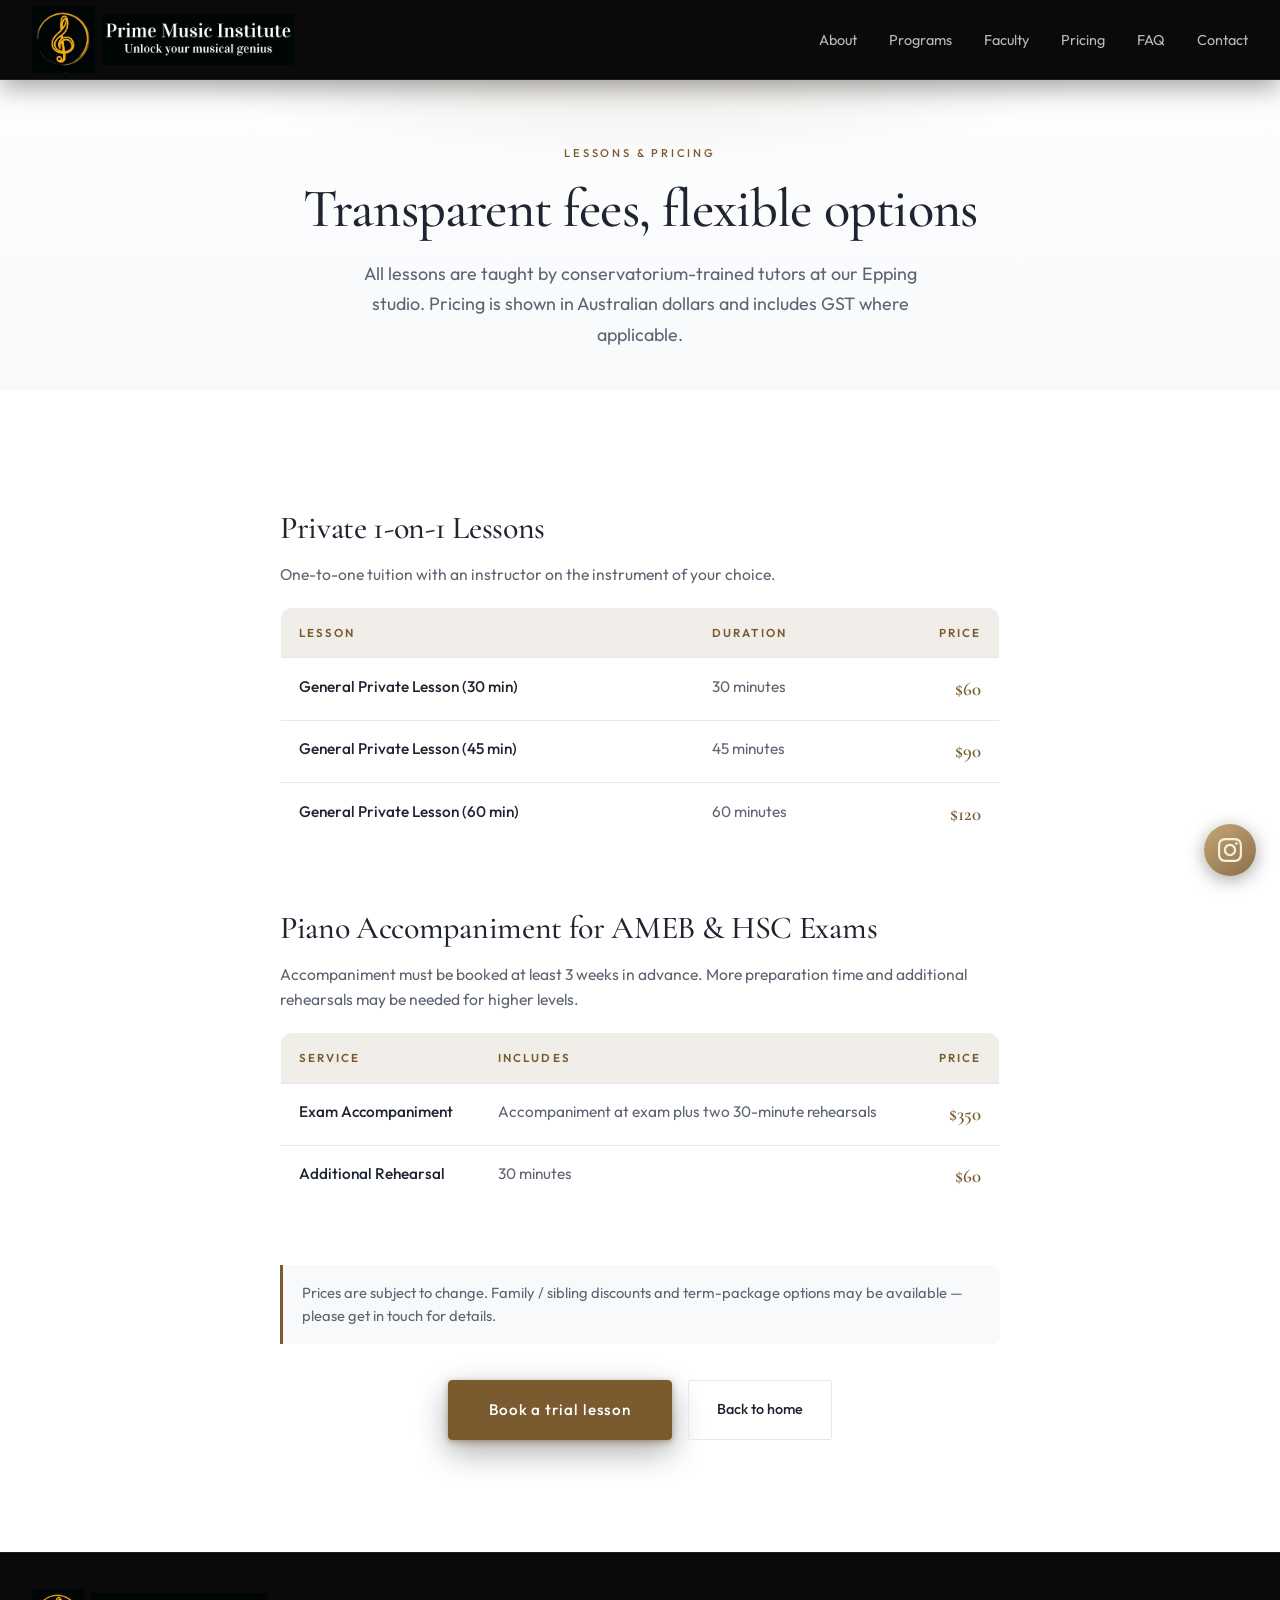
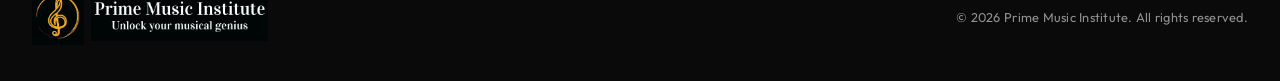
==== pricing.html @ 75b0ad49 "Deploy: pricing WebPage schema, sitemap lastmod, mobile stats center, CSS bump - pricing.html: WebPa" ====
<!DOCTYPE html>
<html lang="en-AU">
  <head>
    <meta charset="UTF-8" />
    <meta name="viewport" content="width=device-width, initial-scale=1.0" />

    <title>Lessons & Pricing — Prime Music Institute (Epping, NSW)</title>
    <meta
      name="description"
      content="Music lesson prices at Prime Music Institute, Epping NSW — private 1-on-1 lessons from $60 (30 min) to $120 (60 min), plus AMEB and HSC piano exam accompaniment. Australian dollars (GST inclusive where applicable)."
    />
    <meta name="keywords" content="music lesson prices Epping, piano lesson cost Sydney, violin lessons Epping price, Prime Music Institute pricing, HSC Music tutor Epping, AMEB accompaniment Sydney" />
    <meta name="robots" content="index, follow, max-image-preview:large, max-snippet:-1" />
    <meta name="googlebot" content="index, follow" />
    <meta name="bingbot" content="index, follow" />
    <meta name="theme-color" content="#0e1116" />
    <meta name="geo.region" content="AU-NSW" />
    <meta name="geo.placename" content="Epping, Sydney" />
    <meta name="geo.position" content="-33.7688;151.0799" />
    <meta name="ICBM" content="-33.7688, 151.0799" />

    <link rel="alternate" hreflang="en-AU" href="https://primemusicinstitute.com.au/pricing.html" />
    <link rel="alternate" hreflang="x-default" href="https://primemusicinstitute.com.au/pricing.html" />

    <link rel="canonical" href="https://primemusicinstitute.com.au/pricing.html" />
    <link rel="sitemap" type="application/xml" title="Sitemap" href="https://primemusicinstitute.com.au/sitemap.xml" />
    <link rel="icon" type="image/png" sizes="32x32" href="assets/images/favicon-32.png?v=20260502a" />
    <link rel="icon" type="image/png" sizes="16x16" href="assets/images/favicon-16.png?v=20260502a" />
    <link rel="icon" type="image/png" sizes="192x192" href="assets/images/favicon-192.png?v=20260502a" />
    <link rel="icon" type="image/png" sizes="512x512" href="assets/images/favicon-512.png?v=20260502a" />
    <link rel="apple-touch-icon" sizes="180x180" href="assets/images/apple-touch-icon.png?v=20260502a" />
    <link rel="shortcut icon" href="assets/images/favicon-32.png?v=20260502a" type="image/png" />

    <meta property="og:type" content="website" />
    <meta property="og:site_name" content="Prime Music Institute" />
    <meta property="og:title" content="Lessons & Pricing — Prime Music Institute" />
    <meta property="og:description" content="Private lesson fees and AMEB / HSC piano exam accompaniment pricing at Prime Music Institute, 89a Wyralla Ave Epping NSW." />
    <meta property="og:url" content="https://primemusicinstitute.com.au/pricing.html" />
    <meta property="og:image" content="https://primemusicinstitute.com.au/assets/images/logo-wordmark.png" />
    <meta property="og:image:width" content="360" />
    <meta property="og:image:height" content="80" />
    <meta property="og:image:alt" content="Prime Music Institute — Lessons and pricing" />
    <meta property="og:locale" content="en_AU" />

    <meta name="twitter:card" content="summary_large_image" />
    <meta name="twitter:title" content="Lessons & Pricing — Prime Music Institute" />
    <meta name="twitter:description" content="Private lesson fees and exam accompaniment at our Epping NSW music school." />
    <meta name="twitter:image" content="https://primemusicinstitute.com.au/assets/images/logo-wordmark.png" />

    <link rel="preconnect" href="https://fonts.googleapis.com" />
    <link rel="preconnect" href="https://fonts.gstatic.com" crossorigin />
    <link
      href="https://fonts.googleapis.com/css2?family=Cormorant+Garamond:ital,wght@0,400;0,500;0,600;1,400&family=Outfit:wght@300;400;500;600&display=swap"
      rel="stylesheet"
    />
    <link rel="stylesheet" href="styles.css?v=20260513a" />
  </head>
  <body class="page-pricing">
    <script>
      (function () {
        if (location.protocol !== "http:") return;
        var h = location.hostname;
        if (h !== "primemusicinstitute.com.au" && h !== "www.primemusicinstitute.com.au") return;
        location.replace(
          "https://" + h + location.pathname + location.search + location.hash
        );
      })();
    </script>
    <header class="site-header" id="top">
      <div class="header-inner">
        <div class="header-brand">
          <a class="logo" href="index.html" aria-label="Prime Music Institute home">
            <img
              class="logo-img"
              src="assets/images/logo.png"
              alt=""
              width="300"
              height="68"
              decoding="async"
            />
          </a>
          <img
            class="logo-wordmark"
            src="assets/images/logo-wordmark.png"
            alt="Prime Music Institute — Unlock your musical genius"
            width="360"
            height="80"
            decoding="async"
          />
        </div>
        <button
          class="nav-toggle"
          type="button"
          aria-expanded="false"
          aria-controls="site-nav"
          aria-label="Open menu"
        >
          <span></span><span></span><span></span>
        </button>
        <nav class="site-nav" id="site-nav" aria-label="Main navigation">
          <ul>
            <li><a href="index.html#about">About</a></li>
            <li><a href="index.html#programs">Programs</a></li>
            <li><a href="index.html#faculty">Faculty</a></li>
            <li><a href="pricing.html" aria-current="page">Pricing</a></li>
            <li><a href="index.html#faq">FAQ</a></li>
            <li><a href="index.html#contact">Contact</a></li>
          </ul>
        </nav>
      </div>
    </header>

    <main>
      <section class="pricing-hero">
        <div class="container narrow">
          <p class="section-label reveal">Lessons & Pricing</p>
          <h1 class="pricing-hero-title reveal">Transparent fees, flexible options</h1>
          <p class="pricing-hero-lead reveal">
            All lessons are taught by conservatorium-trained tutors at our Epping studio.
            Pricing is shown in Australian dollars and includes GST where applicable.
          </p>
        </div>
      </section>

      <section class="section pricing">
        <div class="container narrow">
          <div class="pricing-block reveal">
            <header class="pricing-block-head">
              <h2>Private 1-on-1 Lessons</h2>
              <p>One-to-one tuition with an instructor on the instrument of your choice.</p>
            </header>
            <table class="pricing-table">
              <thead>
                <tr>
                  <th scope="col">Lesson</th>
                  <th scope="col">Duration</th>
                  <th scope="col" class="cell-cost">Price</th>
                </tr>
              </thead>
              <tbody>
                <tr>
                  <th scope="row">General Private Lesson (30 min)</th>
                  <td>30 minutes</td>
                  <td class="cell-cost">$60</td>
                </tr>
                <tr>
                  <th scope="row">General Private Lesson (45 min)</th>
                  <td>45 minutes</td>
                  <td class="cell-cost">$90</td>
                </tr>
                <tr>
                  <th scope="row">General Private Lesson (60 min)</th>
                  <td>60 minutes</td>
                  <td class="cell-cost">$120</td>
                </tr>
              </tbody>
            </table>
          </div>

          <div class="pricing-block reveal">
            <header class="pricing-block-head">
              <h2>Piano Accompaniment for AMEB &amp; HSC Exams</h2>
              <p>
                Accompaniment must be booked at least 3 weeks in advance.
                More preparation time and additional rehearsals may be needed for higher levels.
              </p>
            </header>
            <table class="pricing-table">
              <thead>
                <tr>
                  <th scope="col">Service</th>
                  <th scope="col">Includes</th>
                  <th scope="col" class="cell-cost">Price</th>
                </tr>
              </thead>
              <tbody>
                <tr>
                  <th scope="row">Exam Accompaniment</th>
                  <td>Accompaniment at exam plus two 30-minute rehearsals</td>
                  <td class="cell-cost">$350</td>
                </tr>
                <tr>
                  <th scope="row">Additional Rehearsal</th>
                  <td>30 minutes</td>
                  <td class="cell-cost">$60</td>
                </tr>
              </tbody>
            </table>
          </div>

          <p class="pricing-note reveal">
            Prices are subject to change. Family / sibling discounts and term-package
            options may be available — please get in touch for details.
          </p>

          <div class="pricing-cta reveal">
            <a class="btn btn-cta" href="index.html#contact">Book a trial lesson</a>
            <a class="btn btn-ghost" href="index.html">Back to home</a>
          </div>
        </div>
      </section>
    </main>

    <footer class="site-footer">
      <div class="footer-inner">
        <div class="footer-brand">
          <a class="footer-logo-link" href="index.html" aria-label="Prime Music Institute home">
            <img
              class="footer-icon"
              src="assets/images/logo.png"
              alt=""
              width="300"
              height="68"
              decoding="async"
            />
          </a>
          <img
            class="footer-wordmark"
            src="assets/images/logo-wordmark.png"
            alt="Prime Music Institute — Unlock your musical genius"
            width="360"
            height="80"
            decoding="async"
          />
        </div>
        <p class="footer-copy">
          © <span id="year"></span> Prime Music Institute. All rights reserved.
        </p>
      </div>
    </footer>

    <div id="pmi-instagram-fab" class="instagram-fab-host" hidden aria-live="polite"></div>

    <script type="application/ld+json">
    {
      "@context": "https://schema.org",
      "@graph": [
        {
          "@type": "WebPage",
          "@id": "https://primemusicinstitute.com.au/pricing.html#webpage",
          "url": "https://primemusicinstitute.com.au/pricing.html",
          "name": "Lessons & Pricing — Prime Music Institute (Epping, NSW)",
          "description": "Private music lesson fees and AMEB / HSC piano exam accompaniment pricing at Prime Music Institute, 89a Wyralla Ave Epping NSW. Australian dollars, GST inclusive where applicable.",
          "inLanguage": "en-AU",
          "isPartOf": { "@id": "https://primemusicinstitute.com.au/#website" },
          "about": { "@id": "https://primemusicinstitute.com.au/#organization" },
          "primaryImageOfPage": {
            "@type": "ImageObject",
            "url": "https://primemusicinstitute.com.au/assets/images/logo-wordmark.png"
          }
        },
        {
          "@type": "BreadcrumbList",
          "itemListElement": [
            {
              "@type": "ListItem",
              "position": 1,
              "name": "Home",
              "item": "https://primemusicinstitute.com.au/"
            },
            {
              "@type": "ListItem",
              "position": 2,
              "name": "Lessons & Pricing",
              "item": "https://primemusicinstitute.com.au/pricing.html"
            }
          ]
        }
      ]
    }
    </script>

    <script src="site-info.js?v=20260512a"></script>
    <script src="script.js?v=20260512a"></script>
  </body>
</html>
---- styles.css ----
/* Prime Music Institute — modern dark theme */

:root {
  --bg-deep: #f8f9fb;
  --bg: #ffffff;
  --bg-elevated: #ffffff;
  --border: #e4e8ee;
  --text: #1e2430;
  --text-muted: #5d6472;
  --accent: #7a5b2f;
  --accent-dim: rgba(122, 91, 47, 0.1);
  --accent-glow: rgba(122, 91, 47, 0.18);
  --font-display: "Cormorant Garamond", Georgia, serif;
  --font-sans: "Outfit", system-ui, sans-serif;
  --ease-out: cubic-bezier(0.22, 1, 0.36, 1);
  --header-h: 5rem;
}

*,
*::before,
*::after {
  box-sizing: border-box;
}

html {
  scroll-behavior: smooth;
}

body {
  margin: 0;
  font-family: var(--font-sans);
  font-weight: 400;
  font-size: 1rem;
  line-height: 1.65;
  color: var(--text);
  background: #ffffff;
  -webkit-font-smoothing: antialiased;
}

a {
  color: var(--accent);
  text-decoration: none;
  transition: opacity 0.2s var(--ease-out);
}

a:hover {
  opacity: 0.85;
}

img {
  max-width: 100%;
  height: auto;
  display: block;
}

.container {
  width: min(1120px, 92vw);
  margin-inline: auto;
}

.container.narrow {
  width: min(720px, 92vw);
}

/* Header */

.site-header {
  position: fixed;
  inset: 0 0 auto 0;
  z-index: 100;
  height: var(--header-h);
  display: flex;
  align-items: center;
  background: #0a0a0a;
  backdrop-filter: blur(12px);
  -webkit-backdrop-filter: blur(12px);
  border-bottom: 1px solid rgba(255, 255, 255, 0.08);
  box-shadow: 0 8px 24px rgba(0, 0, 0, 0.35);
}

.header-inner {
  width: 100%;
  max-width: 100%;
  margin-inline: 0;
  padding-left: clamp(1rem, 4vw, 2rem);
  padding-right: clamp(1rem, 4vw, 2rem);
  display: flex;
  align-items: center;
  justify-content: space-between;
  gap: 1.5rem;
}

.header-brand {
  display: flex;
  align-items: center;
  gap: 0.45rem;
  margin-right: auto;
  flex-shrink: 1;
  min-width: 0;
}

.logo {
  display: flex;
  align-items: center;
  gap: 0.75rem;
  flex-shrink: 0;
  color: #f5f5f5;
  font-weight: 500;
  letter-spacing: 0.02em;
}

.logo-img {
  display: block;
  height: clamp(48px, 9.5vw, 68px);
  width: auto;
  max-width: min(300px, 78vw);
  object-fit: contain;
}

.logo-wordmark {
  display: block;
  height: clamp(36px, 6vw, 52px);
  width: auto;
  max-width: min(360px, 42vw);
  object-fit: contain;
}

@media (max-width: 520px) {
  .logo-img {
    max-width: min(260px, 82vw);
    height: clamp(42px, 12vw, 58px);
  }

  .logo-wordmark {
    max-width: min(200px, 46vw);
    height: clamp(28px, 8vw, 40px);
  }
}

@media (max-width: 380px) {
  .logo-wordmark {
    display: none;
  }
}

.site-nav ul {
  margin: 0;
  padding: 0;
  list-style: none;
  display: flex;
  gap: 2rem;
}

.site-nav a {
  color: rgba(255, 255, 255, 0.72);
  font-size: 0.9rem;
  font-weight: 400;
}

.site-nav a:hover {
  color: var(--accent);
  opacity: 1;
}

.nav-toggle {
  display: none;
  flex-direction: column;
  justify-content: center;
  gap: 6px;
  width: 2.5rem;
  height: 2.5rem;
  padding: 0;
  border: none;
  background: transparent;
  cursor: pointer;
}

.nav-toggle span {
  display: block;
  height: 2px;
  width: 100%;
  background: rgba(255, 255, 255, 0.88);
  transition: transform 0.25s var(--ease-out), opacity 0.2s;
}

@media (max-width: 768px) {
  .nav-toggle {
    display: flex;
  }

  .site-nav {
    position: fixed;
    inset: var(--header-h) 0 auto 0;
    background: #0a0a0a;
    border-bottom: 1px solid rgba(255, 255, 255, 0.08);
    padding: 1.25rem 1.5rem 1.5rem;
    transform: translateY(-100%);
    opacity: 0;
    visibility: hidden;
    transition: transform 0.35s var(--ease-out), opacity 0.25s, visibility 0.25s;
  }

  .site-nav.is-open {
    transform: translateY(0);
    opacity: 1;
    visibility: visible;
  }

  .site-nav ul {
    flex-direction: column;
    gap: 1rem;
  }
}

/* Hero */

.hero {
  position: relative;
  min-height: 100vh;
  min-height: 100dvh;
  display: flex;
  align-items: center;
  justify-content: center;
  padding: calc(var(--header-h) + 3rem) 1.5rem 5rem;
  overflow: hidden;
  isolation: isolate;
}

.hero-bg {
  position: absolute;
  inset: 0;
  background:
    url("assets/images/piano.jpg") center center / cover no-repeat;
  filter: saturate(0.95) contrast(1.02);
  z-index: -2;
}

.hero-veil {
  position: absolute;
  inset: 0;
  background:
    radial-gradient(ellipse 70% 55% at 50% 50%, rgba(255, 250, 240, 0.42) 0%, rgba(255, 250, 240, 0) 65%),
    linear-gradient(180deg, rgba(20, 14, 4, 0.18) 0%, rgba(20, 14, 4, 0.04) 35%, rgba(20, 14, 4, 0.32) 100%);
  z-index: -1;
  pointer-events: none;
}

.hero-content {
  position: relative;
  z-index: 1;
  text-align: center;
  max-width: 56rem;
  margin-inline: auto;
}

.hero-title {
  font-family: var(--font-display);
  font-size: clamp(2.75rem, 9.2vw, 6.5rem);
  font-weight: 500;
  line-height: 1.05;
  letter-spacing: -0.015em;
  margin: 0 0 1.4rem;
  color: #ffffff;
  text-shadow: 0 2px 32px rgba(0, 0, 0, 0.55), 0 1px 4px rgba(0, 0, 0, 0.45);
  white-space: nowrap;
}

.hero-title .accent {
  color: #f3d9a8;
  font-style: italic;
  font-weight: 400;
}

.hero-tagline {
  font-family: var(--font-display);
  font-size: clamp(1.15rem, 2.6vw, 1.6rem);
  font-style: italic;
  font-weight: 400;
  color: rgba(255, 255, 255, 0.95);
  margin: 0 0 2.5rem;
  line-height: 1.4;
  letter-spacing: 0.01em;
  text-shadow: 0 2px 18px rgba(0, 0, 0, 0.55), 0 1px 3px rgba(0, 0, 0, 0.4);
}

.hero-eyebrow,
.hero-instruments,
.hero-lead {
  display: none;
}

@media (max-width: 640px) {
  .hero-title {
    white-space: normal;
  }
}

.hero-actions {
  display: flex;
  flex-wrap: wrap;
  gap: 1rem;
  justify-content: center;
}

.btn {
  display: inline-flex;
  align-items: center;
  justify-content: center;
  padding: 0.875rem 1.75rem;
  font-family: var(--font-sans);
  font-size: 0.9rem;
  font-weight: 500;
  border-radius: 2px;
  border: 1px solid transparent;
  cursor: pointer;
  transition: background 0.25s var(--ease-out), border-color 0.25s, color 0.25s, transform 0.2s;
}

.btn:active {
  transform: scale(0.98);
}

.btn-primary {
  background: var(--accent);
  color: var(--bg-deep);
  border-color: var(--accent);
}

.btn-primary:hover {
  opacity: 1;
  filter: brightness(1.06);
}

.btn-cta {
  background: var(--accent);
  color: #ffffff;
  border: 1px solid var(--accent);
  padding: 1.05rem 2.5rem;
  font-size: 0.95rem;
  font-weight: 500;
  letter-spacing: 0.06em;
  border-radius: 4px;
  box-shadow: 0 12px 32px rgba(0, 0, 0, 0.32), 0 2px 6px rgba(122, 91, 47, 0.45);
  transition: background 0.25s var(--ease-out), transform 0.2s var(--ease-out),
    box-shadow 0.25s var(--ease-out), filter 0.25s var(--ease-out);
}

.btn-cta:hover {
  filter: brightness(1.1);
  transform: translateY(-2px);
  box-shadow: 0 18px 40px rgba(0, 0, 0, 0.36), 0 3px 10px rgba(122, 91, 47, 0.55);
  opacity: 1;
}

.btn-ghost {
  background: transparent;
  color: var(--text);
  border-color: var(--border);
}

.btn-ghost:hover {
  border-color: var(--accent);
  color: var(--accent);
  opacity: 1;
}

.btn-block {
  width: 100%;
}

.hero-scroll {
  position: absolute;
  bottom: 2rem;
  left: 50%;
  transform: translateX(-50%);
  display: flex;
  flex-direction: column;
  align-items: center;
  gap: 0.5rem;
  font-size: 0.65rem;
  letter-spacing: 0.25em;
  text-transform: uppercase;
  color: var(--text-muted);
}

.hero-scroll-line {
  width: 1px;
  height: 3rem;
  background: linear-gradient(180deg, var(--accent), transparent);
}

@media (max-width: 768px) {
  .hero-scroll {
    display: none;
  }
}

/* Sections */

.section {
  padding: clamp(4rem, 12vw, 7rem) 0;
}

.section-label {
  font-size: 0.7rem;
  font-weight: 500;
  letter-spacing: 0.25em;
  text-transform: uppercase;
  color: var(--accent);
  margin: 0 0 1rem;
}

.section-title {
  font-family: var(--font-display);
  font-size: clamp(2rem, 5vw, 2.75rem);
  font-weight: 500;
  line-height: 1.15;
  letter-spacing: -0.02em;
  margin: 0 0 1.25rem;
}

.accent-soft {
  color: var(--accent);
  font-style: italic;
  font-weight: 400;
}

.section-text {
  color: var(--text-muted);
  font-weight: 300;
  margin: 0;
  font-size: 1.05rem;
}

.section-intro {
  color: var(--text-muted);
  font-weight: 300;
  margin: 0;
  max-width: 36rem;
}

.section-head {
  margin-bottom: 3rem;
}

.about {
  background: var(--bg);
  border-top: 1px solid var(--border);
  border-bottom: 1px solid var(--border);
}

.about .section-label {
  font-size: 0.78rem;
  letter-spacing: 0.27em;
}

.about .section-title {
  font-size: clamp(2.15rem, 5.2vw, 3rem);
  line-height: 1.2;
  margin-bottom: 1.45rem;
}

.about .section-text {
  font-size: clamp(1.02rem, 1.55vw, 1.15rem);
  line-height: 1.72;
  font-weight: 400;
  color: var(--text);
}

.about .stat-num {
  font-size: clamp(2rem, 3vw, 2.3rem);
}

.about .stat-label {
  font-size: 0.92rem;
  line-height: 1.5;
}

.stats {
  display: grid;
  grid-template-columns: repeat(3, 1fr);
  gap: 2rem;
  margin: 3rem 0 0;
  padding: 0;
  list-style: none;
  border-top: 1px solid var(--border);
  padding-top: 2.5rem;
}

.stat-num {
  display: block;
  font-family: var(--font-display);
  font-size: 2rem;
  font-weight: 500;
  color: var(--text);
  margin-bottom: 0.35rem;
}

.stat-label {
  font-size: 0.85rem;
  color: var(--text-muted);
}

@media (max-width: 600px) {
  .stats {
    grid-template-columns: 1fr;
    gap: 1.5rem;
    text-align: center;
  }
}

/* Programs */

.program-grid {
  display: grid;
  grid-template-columns: repeat(2, 1fr);
  gap: 1.25rem;
}

@media (max-width: 640px) {
  .program-grid {
    grid-template-columns: 1fr;
  }
}

.program-card {
  padding: 0;
  background: var(--bg-elevated);
  border: 1px solid var(--border);
  border-radius: 14px;
  overflow: hidden;
  transition: border-color 0.25s var(--ease-out), transform 0.25s var(--ease-out), box-shadow 0.25s var(--ease-out);
}

.program-card:hover {
  border-color: rgba(122, 91, 47, 0.35);
  transform: translateY(-4px);
  box-shadow: 0 16px 32px rgba(24, 38, 67, 0.12);
}

.program-image {
  width: 100%;
  height: 190px;
  object-fit: cover;
  display: block;
  filter: saturate(0.9) contrast(1.03);
}

.program-content {
  padding: 1.4rem 1.5rem 1.5rem;
}

.program-image--woodwinds {
  object-position: center center;
}

.program-icon {
  font-size: 1.2rem;
  color: var(--accent);
  margin-bottom: 0.6rem;
  opacity: 0.9;
}

.program-card h3 {
  font-family: var(--font-display);
  font-size: clamp(1.7rem, 2.6vw, 2rem);
  font-weight: 600;
  letter-spacing: -0.01em;
  margin: 0 0 0.85rem;
}

.program-card p {
  margin: 0;
  font-size: 0.95rem;
  color: var(--text-muted);
  font-weight: 300;
}

/* Faculty */

.faculty {
  background: linear-gradient(180deg, #f8f9fb 0%, #ffffff 50%, #f8f9fb 100%);
}

.faculty-grid {
  display: grid;
  grid-template-columns: repeat(3, 1fr);
  gap: 1.5rem;
}

@media (max-width: 900px) {
  .faculty-grid {
    grid-template-columns: 1fr;
    max-width: 24rem;
    margin-inline: auto;
  }
}

.faculty-card {
  background: var(--bg-elevated);
  border: 1px solid var(--border);
  border-radius: 14px;
  overflow: hidden;
  transition: border-color 0.25s, box-shadow 0.25s;
}

.faculty-card:hover {
  border-color: rgba(196, 165, 116, 0.25);
}

.faculty-photo {
  aspect-ratio: 4 / 3;
  background:
    linear-gradient(145deg, rgba(196, 165, 116, 0.2) 0%, transparent 50%),
    linear-gradient(180deg, var(--bg-elevated), #eceef2);
}

.faculty-photo--has-img {
  background: #eceef2;
  padding: 0;
}

.faculty-photo--has-img img {
  width: 100%;
  height: 100%;
  object-fit: cover;
  object-position: center top;
  display: block;
}

.faculty-photo--t3 img {
  object-position: center center;
}

.faculty-photo--t4 img {
  object-position: center 30%;
}

.faculty-photo--3 {
  background:
    linear-gradient(145deg, rgba(140, 100, 120, 0.12) 0%, transparent 50%),
    linear-gradient(180deg, #f0f2f5, #e8ebf0);
}

.faculty-photo--placeholder {
  display: flex;
  align-items: center;
  justify-content: center;
  background:
    radial-gradient(circle at 30% 25%, rgba(196, 165, 116, 0.22), transparent 60%),
    linear-gradient(180deg, #f4eedf 0%, #ece2cb 100%);
}

.faculty-photo-initials {
  font-family: var(--font-display);
  font-size: clamp(2.5rem, 6vw, 3.4rem);
  font-weight: 600;
  letter-spacing: 0.06em;
  color: var(--accent);
  opacity: 0.85;
}

.faculty-card h3 {
  font-family: var(--font-display);
  font-size: clamp(1.35rem, 3.4vw, 1.75rem);
  font-weight: 700;
  margin: 0;
  padding: 0.45rem 1.25rem 0;
  letter-spacing: 0.12em;
  text-transform: uppercase;
  color: var(--text);
}

.faculty-role {
  margin: 1.25rem 0 0;
  padding: 0 1.25rem;
  min-height: 0.95rem;
  font-size: 0.7rem;
  font-weight: 600;
  letter-spacing: 0.22em;
  text-transform: uppercase;
  color: var(--accent);
}

.faculty-bio {
  margin: 0;
  padding: 0 1.25rem 1.5rem;
  font-size: 0.9rem;
  color: var(--text-muted);
  font-weight: 300;
}

.faculty-bio--rich {
  padding-bottom: 1.65rem;
  line-height: 1.58;
}

.faculty-bio-lead {
  margin: 0 0 0.85rem;
  font-size: 0.95rem;
  color: var(--text-muted);
  font-weight: 300;
}

.faculty-bio-section {
  margin: 1.05rem 0 0.1rem;
  padding-top: 0.85rem;
  border-top: 1px solid var(--border);
  font-family: var(--font-sans);
  font-size: 0.7rem;
  font-weight: 600;
  letter-spacing: 0.18em;
  text-transform: uppercase;
  color: var(--accent);
}

.faculty-bio-section:first-child {
  margin-top: 0;
  padding-top: 0;
  border-top: none;
}

.faculty-bio-list {
  margin: 0.55rem 0 0;
  padding: 0 0 0 1.15rem;
  font-size: 0.875rem;
  color: var(--text-muted);
  font-weight: 400;
}

.faculty-bio-list > li {
  margin-bottom: 0.45rem;
}

.faculty-bio-sublist {
  margin: 0.4rem 0 0.35rem;
  padding: 0 0 0 1rem;
  list-style: circle;
}

.faculty-bio-sublist li {
  margin-bottom: 0.25rem;
}

.faculty-bio-highlight {
  margin: 1.05rem 0 0;
  padding-top: 0.85rem;
  border-top: 1px solid var(--border);
  font-size: 0.85rem;
  letter-spacing: 0.03em;
  color: var(--text);
}

.faculty-bio-highlight strong {
  font-weight: 600;
  color: var(--accent);
}

/* Collapsible bio sections */

.faculty-details {
  margin-top: 0.35rem;
}

.faculty-details > .faculty-details-body {
  /* Smooth-ish height feel by reserving padding */
  padding-top: 0.25rem;
}

.faculty-toggle {
  list-style: none;
  display: inline-flex;
  align-items: center;
  gap: 0.4rem;
  padding: 0.35rem 0;
  cursor: pointer;
  font-family: var(--font-sans);
  font-size: 0.72rem;
  font-weight: 600;
  letter-spacing: 0.16em;
  text-transform: uppercase;
  color: var(--accent);
  user-select: none;
  transition: color 0.18s ease;
}

.faculty-toggle::-webkit-details-marker {
  display: none;
}

.faculty-toggle:hover,
.faculty-toggle:focus-visible {
  color: var(--text);
  outline: none;
}

.faculty-toggle:focus-visible {
  text-decoration: underline;
  text-underline-offset: 4px;
}

.faculty-toggle-label--less {
  display: none;
}

.faculty-details[open] > .faculty-toggle .faculty-toggle-label--more {
  display: none;
}

.faculty-details[open] > .faculty-toggle .faculty-toggle-label--less {
  display: inline;
}

.faculty-toggle-icon {
  display: inline-block;
  font-size: 0.85rem;
  line-height: 1;
  transition: transform 0.2s ease;
}

.faculty-details[open] > .faculty-toggle .faculty-toggle-icon {
  transform: rotate(-180deg);
}

/* The first section inside the body shouldn't draw its own top border
   (it already has clear separation from the toggle) */
.faculty-details-body > .faculty-bio-section:first-child {
  margin-top: 0.35rem;
  padding-top: 0.85rem;
  border-top: 1px solid var(--border);
}

/* Contact */

.contact {
  border-top: 1px solid var(--border);
  background: #ffffff;
}

.contact-layout {
  display: grid;
  grid-template-columns: 1fr 1fr;
  gap: clamp(2rem, 6vw, 4rem);
  align-items: start;
}

@media (max-width: 768px) {
  .contact-layout {
    grid-template-columns: 1fr;
  }
}

.contact-details {
  font-style: normal;
  margin-top: 2rem;
}

.contact-details p {
  display: grid;
  gap: 0.25rem;
  margin: 0 0 1.25rem;
  font-size: 0.95rem;
}

.detail-label {
  font-size: 0.7rem;
  letter-spacing: 0.15em;
  text-transform: uppercase;
  color: var(--text-muted);
}

#pmi-contact-hours {
  white-space: pre-line;
}

.contact-details a {
  color: var(--text);
}

.contact-form {
  padding: 2rem;
  background: #f8f9fb;
  border: 1px solid var(--border);
  border-radius: 14px;
}

.field {
  display: block;
  margin-bottom: 1.25rem;
}

.field span {
  display: block;
  font-size: 0.8rem;
  color: var(--text-muted);
  margin-bottom: 0.5rem;
}

.field input,
.field textarea {
  width: 100%;
  padding: 0.75rem 1rem;
  font-family: var(--font-sans);
  font-size: 0.95rem;
  color: var(--text);
  background: #ffffff;
  border: 1px solid var(--border);
  border-radius: 2px;
  transition: border-color 0.2s;
}

.field input:focus,
.field textarea:focus {
  outline: none;
  border-color: var(--accent);
}

.field textarea {
  resize: vertical;
  min-height: 6rem;
}

.form-note {
  margin: 1rem 0 0;
  font-size: 0.75rem;
  color: var(--text-muted);
}

.form-status {
  margin: 1rem 0 0;
  min-height: 1.25rem;
  font-size: 0.85rem;
  line-height: 1.5;
  color: var(--text-muted);
  transition: color 0.2s ease;
}

.form-status:empty {
  display: none;
}

.form-status.is-info {
  color: var(--text);
}

.form-status.is-success {
  color: #16a34a;
  font-weight: 600;
}

.form-status.is-error {
  color: #dc2626;
  font-weight: 500;
}

.contact-form button[disabled] {
  opacity: 0.7;
  cursor: progress;
}

/* Footer */

.site-footer {
  padding: 2.25rem 0;
  border-top: 1px solid rgba(255, 255, 255, 0.08);
  background: #0a0a0a;
}

.footer-inner {
  width: 100%;
  max-width: 100%;
  margin-inline: 0;
  padding-left: clamp(1rem, 4vw, 2rem);
  padding-right: clamp(1rem, 4vw, 2rem);
  display: flex;
  flex-wrap: wrap;
  align-items: center;
  justify-content: space-between;
  gap: 1.25rem;
}

.footer-brand {
  display: flex;
  align-items: center;
  gap: 0.45rem;
  flex-shrink: 1;
  min-width: 0;
}

.footer-logo-link {
  display: flex;
  align-items: center;
  flex-shrink: 0;
}

.footer-icon {
  display: block;
  height: clamp(42px, 8vw, 56px);
  width: auto;
  max-width: min(260px, 58vw);
  object-fit: contain;
}

.footer-wordmark {
  display: block;
  height: clamp(32px, 5.5vw, 48px);
  width: auto;
  max-width: min(320px, 48vw);
  object-fit: contain;
}

/* Floating Instagram (bottom-right) */

.instagram-fab-host {
  position: fixed;
  right: clamp(1rem, 4vw, 1.5rem);
  bottom: clamp(1rem, 4vw, 1.5rem);
  z-index: 100;
}

.instagram-fab-host[hidden] {
  display: none !important;
}

.instagram-fab-link {
  display: inline-flex;
  align-items: center;
  justify-content: center;
  width: 3.25rem;
  height: 3.25rem;
  border-radius: 50%;
  color: #f4eedf;
  background: linear-gradient(145deg, #c4a574 0%, #8b6f4a 100%);
  box-shadow:
    0 4px 18px rgba(0, 0, 0, 0.35),
    0 0 0 1px rgba(255, 255, 255, 0.12);
  text-decoration: none;
  transition:
    transform 0.2s ease,
    box-shadow 0.2s ease,
    filter 0.2s ease;
}

.instagram-fab-link:hover,
.instagram-fab-link:focus-visible {
  color: #fff;
  transform: scale(1.07);
  box-shadow:
    0 6px 24px rgba(0, 0, 0, 0.4),
    0 0 0 1px rgba(255, 255, 255, 0.2);
  filter: brightness(1.05);
  outline: none;
}

.instagram-fab-icon {
  display: block;
  flex-shrink: 0;
}

@media (max-width: 520px) {
  .footer-icon {
    max-width: min(220px, 52vw);
    height: clamp(38px, 10vw, 50px);
  }

  .footer-wordmark {
    max-width: min(200px, 46vw);
    height: clamp(28px, 8vw, 40px);
  }
}

@media (max-width: 380px) {
  .footer-wordmark {
    display: none;
  }
}

.footer-copy {
  margin: 0;
  font-size: 0.8rem;
  color: rgba(255, 255, 255, 0.55);
  letter-spacing: 0.02em;
}

/* Reveal: 기본은 항상 표시(JS·파일 경로 문제로 빈 화면이 되지 않도록) */
.reveal {
  opacity: 1;
  transform: none;
}

/* JS가 로드되면 스크롤 페이드만 적용 */
html.js-reveal-pending .reveal {
  opacity: 0;
  transform: translateY(20px);
  transition: opacity 0.65s var(--ease-out), transform 0.65s var(--ease-out);
}

html.js-reveal-pending .reveal.is-visible {
  opacity: 1;
  transform: translateY(0);
}

.reveal-delay-1 {
  transition-delay: 0.07s;
}

.reveal-delay-2 {
  transition-delay: 0.14s;
}

.reveal-delay-3 {
  transition-delay: 0.21s;
}

.reveal-delay-4 {
  transition-delay: 0.28s;
}

.hero .reveal.is-visible {
  transition-delay: 0s;
}

.hero .reveal-delay-1.is-visible {
  transition-delay: 0.07s;
}

.hero .reveal-delay-2.is-visible {
  transition-delay: 0.14s;
}

.hero .reveal-delay-3.is-visible {
  transition-delay: 0.21s;
}

.hero .reveal-delay-4.is-visible {
  transition-delay: 0.28s;
}

/* CTA banner (home page) */

.cta-banner {
  padding: clamp(4rem, 9vw, 7rem) 1.5rem;
  text-align: center;
  background:
    radial-gradient(ellipse 70% 50% at 50% 0%, var(--accent-glow), transparent 70%),
    linear-gradient(180deg, #ffffff 0%, var(--bg-deep) 100%);
  border-top: 1px solid var(--border);
  border-bottom: 1px solid var(--border);
}

.cta-banner-title {
  font-family: var(--font-display);
  font-size: clamp(2.1rem, 5vw, 3.2rem);
  font-weight: 500;
  line-height: 1.15;
  letter-spacing: -0.015em;
  margin: 0 0 0.85rem;
  color: var(--text);
}

.cta-banner-lead {
  margin: 0 auto 2.25rem;
  max-width: 36rem;
  font-size: clamp(1rem, 1.65vw, 1.15rem);
  line-height: 1.65;
  color: var(--text-muted);
}

.btn-cta-dark {
  background: var(--text);
  color: #ffffff;
  border: 1px solid var(--text);
  padding: 1.05rem 2.5rem;
  font-size: 0.95rem;
  font-weight: 500;
  letter-spacing: 0.06em;
  border-radius: 4px;
  box-shadow: 0 12px 32px rgba(20, 24, 32, 0.22), 0 2px 6px rgba(20, 24, 32, 0.18);
  transition: background 0.25s var(--ease-out), transform 0.2s var(--ease-out),
    box-shadow 0.25s var(--ease-out), filter 0.25s var(--ease-out);
}

.btn-cta-dark:hover {
  filter: brightness(1.18);
  transform: translateY(-2px);
  box-shadow: 0 18px 40px rgba(20, 24, 32, 0.3), 0 3px 10px rgba(20, 24, 32, 0.22);
  opacity: 1;
}

/* Pricing page */

.pricing-hero {
  padding: calc(var(--header-h) + 4rem) 1.5rem 2.5rem;
  text-align: center;
  background:
    radial-gradient(ellipse 60% 60% at 50% 0%, var(--accent-glow), transparent 70%),
    linear-gradient(180deg, #ffffff 0%, var(--bg-deep) 100%);
}

.pricing-hero-title {
  font-family: var(--font-display);
  font-size: clamp(2.4rem, 5.6vw, 3.4rem);
  font-weight: 500;
  line-height: 1.15;
  letter-spacing: -0.015em;
  margin: 0 0 1.1rem;
  color: var(--text);
}

.pricing-hero-lead {
  font-size: clamp(1rem, 1.6vw, 1.12rem);
  line-height: 1.7;
  color: var(--text-muted);
  max-width: 38rem;
  margin: 0 auto;
}

.section.pricing {
  background: var(--bg);
}

.pricing-block {
  margin-bottom: 3.5rem;
}

.pricing-block:last-of-type {
  margin-bottom: 2rem;
}

.pricing-block-head {
  margin-bottom: 1.25rem;
}

.pricing-block-head h2 {
  font-family: var(--font-display);
  font-size: clamp(1.55rem, 3vw, 2rem);
  font-weight: 500;
  letter-spacing: -0.01em;
  margin: 0 0 0.45rem;
  color: var(--text);
}

.pricing-block-head p {
  margin: 0;
  color: var(--text-muted);
  font-size: 0.98rem;
  line-height: 1.6;
}

.pricing-table {
  width: 100%;
  border-collapse: collapse;
  background: var(--bg-elevated);
  border: 1px solid var(--border);
  border-radius: 12px;
  overflow: hidden;
  font-size: 0.96rem;
}

.pricing-table thead {
  background: var(--accent-dim);
}

.pricing-table th,
.pricing-table td {
  padding: 0.95rem 1.1rem;
  text-align: left;
  vertical-align: top;
  border-bottom: 1px solid var(--border);
}

.pricing-table thead th {
  font-family: var(--font-sans);
  font-size: 0.72rem;
  font-weight: 600;
  letter-spacing: 0.18em;
  text-transform: uppercase;
  color: var(--accent);
  border-bottom: 1px solid var(--border);
}

.pricing-table tbody tr:last-child th,
.pricing-table tbody tr:last-child td {
  border-bottom: none;
}

.pricing-table tbody th {
  font-weight: 500;
  color: var(--text);
}

.pricing-table tbody td {
  color: var(--text-muted);
}

.pricing-table .cell-cost {
  text-align: right;
  font-family: var(--font-display);
  font-size: 1.18rem;
  font-weight: 600;
  color: var(--accent);
  white-space: nowrap;
}

.pricing-table thead th.cell-cost {
  font-family: var(--font-sans);
  font-size: 0.72rem;
  font-weight: 600;
  color: var(--accent);
}

@media (max-width: 640px) {
  .pricing-table {
    font-size: 0.9rem;
  }

  .pricing-table th,
  .pricing-table td {
    padding: 0.75rem 0.7rem;
  }

  .pricing-table .cell-cost {
    font-size: 1.05rem;
  }
}

.pricing-note {
  margin: 1.5rem 0 2.25rem;
  padding: 1rem 1.2rem;
  background: var(--bg-deep);
  border-left: 3px solid var(--accent);
  border-radius: 0 8px 8px 0;
  color: var(--text-muted);
  font-size: 0.92rem;
  line-height: 1.6;
}

.pricing-cta {
  display: flex;
  flex-wrap: wrap;
  gap: 1rem;
  justify-content: center;
  margin-top: 1rem;
}

/* FAQ */
.section.faq {
  background: var(--bg-deep);
}

.faq-list {
  margin-top: 2.5rem;
  display: grid;
  gap: 0.75rem;
}

.faq-item {
  background: var(--bg-elevated);
  border: 1px solid var(--border);
  border-radius: 12px;
  padding: 1.1rem 1.25rem;
  transition: border-color 0.2s var(--ease-out), box-shadow 0.2s var(--ease-out);
}

.faq-item[open] {
  border-color: var(--accent);
  box-shadow: 0 6px 24px var(--accent-dim);
}

.faq-item > summary {
  cursor: pointer;
  list-style: none;
  font-family: var(--font-sans);
  font-weight: 500;
  font-size: 1.02rem;
  color: var(--text);
  display: flex;
  align-items: center;
  justify-content: space-between;
  gap: 1rem;
  outline: none;
}

.faq-item > summary::-webkit-details-marker {
  display: none;
}

.faq-item > summary::after {
  content: "+";
  font-family: var(--font-display);
  font-size: 1.6rem;
  line-height: 1;
  color: var(--accent);
  transition: transform 0.2s var(--ease-out);
}

.faq-item[open] > summary::after {
  content: "−";
}

.faq-item > p {
  margin: 0.85rem 0 0;
  color: var(--text-muted);
  line-height: 1.7;
}

.faq-item > p a {
  color: var(--accent);
  text-decoration: underline;
  text-underline-offset: 3px;
}
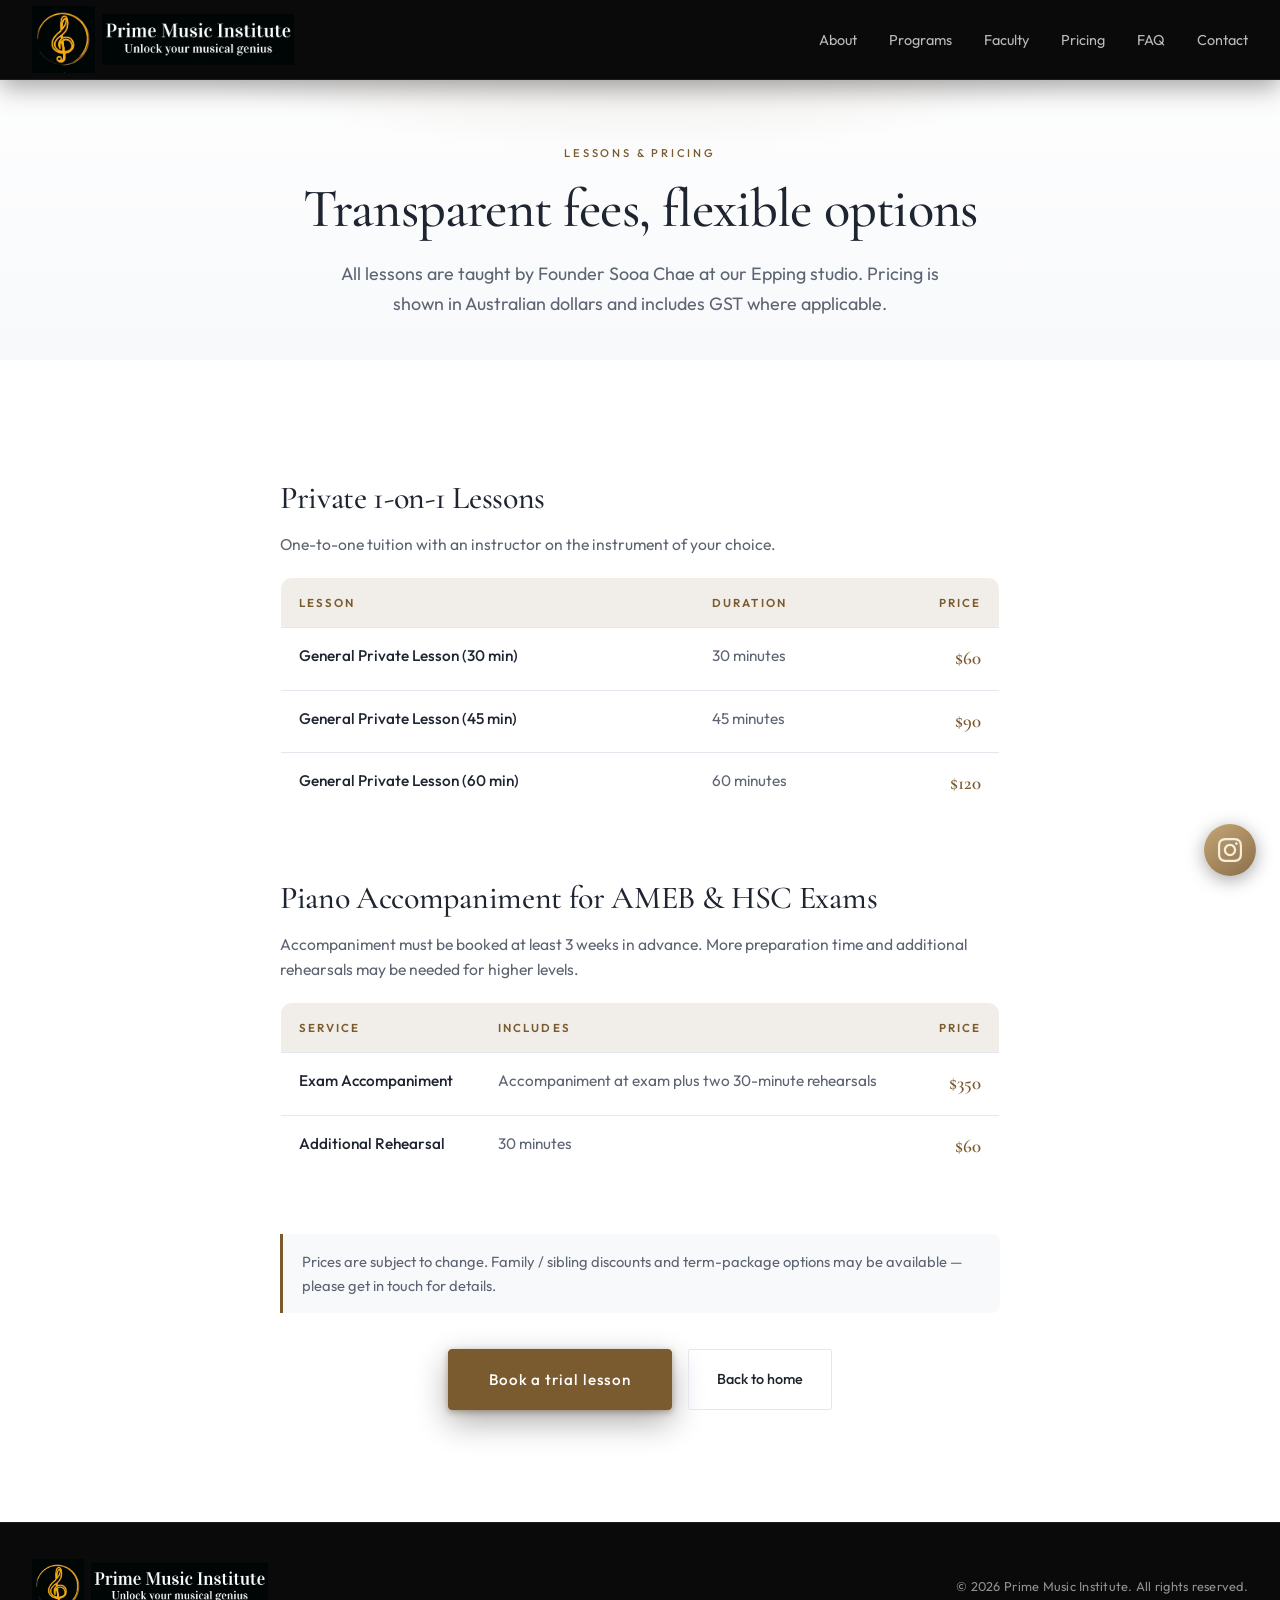
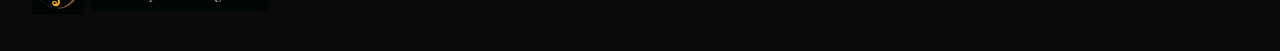
==== commit a14ce83a: "Faculty: Sooa Chae only; SEO/AEO/GEO copy aligned and deploy - Remove other faculty profiles; center" ====
--- a/pricing.html
+++ b/pricing.html
@@ -7,9 +7,9 @@
     <title>Lessons & Pricing — Prime Music Institute (Epping, NSW)</title>
     <meta
       name="description"
-      content="Music lesson prices at Prime Music Institute, Epping NSW — private 1-on-1 lessons from $60 (30 min) to $120 (60 min), plus AMEB and HSC piano exam accompaniment. Australian dollars (GST inclusive where applicable)."
+      content="Music lesson prices at Prime Music Institute, 89a Wyralla Ave, Epping NSW 2121 — private 1-on-1 lessons from $60 (30 min) to $120 (60 min), plus AMEB and HSC piano exam accompaniment with Founder Sooa Chae. Australian dollars (GST inclusive where applicable)."
     />
-    <meta name="keywords" content="music lesson prices Epping, piano lesson cost Sydney, violin lessons Epping price, Prime Music Institute pricing, HSC Music tutor Epping, AMEB accompaniment Sydney" />
+    <meta name="keywords" content="music lesson prices Epping, piano lesson cost Sydney, violin lessons Epping price, Prime Music Institute pricing, HSC Music tutor Epping, AMEB accompaniment Sydney, music lessons Ryde, music lessons Eastwood" />
     <meta name="robots" content="index, follow, max-image-preview:large, max-snippet:-1" />
     <meta name="googlebot" content="index, follow" />
     <meta name="bingbot" content="index, follow" />
@@ -18,23 +18,27 @@
     <meta name="geo.placename" content="Epping, Sydney" />
     <meta name="geo.position" content="-33.7688;151.0799" />
     <meta name="ICBM" content="-33.7688, 151.0799" />
-
+    <meta name="DC.coverage" content="Epping NSW 2121, Australia" />
+    <meta name="author" content="Prime Music Institute" />
     <link rel="alternate" hreflang="en-AU" href="https://primemusicinstitute.com.au/pricing.html" />
     <link rel="alternate" hreflang="x-default" href="https://primemusicinstitute.com.au/pricing.html" />
 
     <link rel="canonical" href="https://primemusicinstitute.com.au/pricing.html" />
     <link rel="sitemap" type="application/xml" title="Sitemap" href="https://primemusicinstitute.com.au/sitemap.xml" />
-    <link rel="icon" type="image/png" sizes="32x32" href="assets/images/favicon-32.png?v=20260502a" />
-    <link rel="icon" type="image/png" sizes="16x16" href="assets/images/favicon-16.png?v=20260502a" />
-    <link rel="icon" type="image/png" sizes="192x192" href="assets/images/favicon-192.png?v=20260502a" />
-    <link rel="icon" type="image/png" sizes="512x512" href="assets/images/favicon-512.png?v=20260502a" />
-    <link rel="apple-touch-icon" sizes="180x180" href="assets/images/apple-touch-icon.png?v=20260502a" />
-    <link rel="shortcut icon" href="assets/images/favicon-32.png?v=20260502a" type="image/png" />
+    <link rel="icon" href="https://primemusicinstitute.com.au/favicon.ico?v=20260526a" sizes="48x48" />
+    <link rel="icon" href="https://primemusicinstitute.com.au/favicon.ico?v=20260526a" sizes="any" />
+    <link rel="icon" type="image/png" sizes="48x48" href="https://primemusicinstitute.com.au/assets/images/favicon-48.png?v=20260526a" />
+    <link rel="icon" type="image/png" sizes="32x32" href="https://primemusicinstitute.com.au/assets/images/favicon-32.png?v=20260526a" />
+    <link rel="icon" type="image/png" sizes="16x16" href="https://primemusicinstitute.com.au/assets/images/favicon-16.png?v=20260526a" />
+    <link rel="icon" type="image/png" sizes="192x192" href="https://primemusicinstitute.com.au/assets/images/favicon-192.png?v=20260526a" />
+    <link rel="icon" type="image/png" sizes="512x512" href="https://primemusicinstitute.com.au/assets/images/favicon-512.png?v=20260526a" />
+    <link rel="apple-touch-icon" sizes="180x180" href="https://primemusicinstitute.com.au/assets/images/apple-touch-icon.png?v=20260526a" />
+    <link rel="shortcut icon" href="https://primemusicinstitute.com.au/favicon.ico?v=20260526a" />
 
     <meta property="og:type" content="website" />
     <meta property="og:site_name" content="Prime Music Institute" />
     <meta property="og:title" content="Lessons & Pricing — Prime Music Institute" />
-    <meta property="og:description" content="Private lesson fees and AMEB / HSC piano exam accompaniment pricing at Prime Music Institute, 89a Wyralla Ave Epping NSW." />
+    <meta property="og:description" content="Lesson fees and AMEB / HSC piano exam accompaniment at Prime Music Institute, 89a Wyralla Ave, Epping NSW 2121 — with Founder Sooa Chae." />
     <meta property="og:url" content="https://primemusicinstitute.com.au/pricing.html" />
     <meta property="og:image" content="https://primemusicinstitute.com.au/assets/images/logo-wordmark.png" />
     <meta property="og:image:width" content="360" />
@@ -44,16 +48,16 @@
 
     <meta name="twitter:card" content="summary_large_image" />
     <meta name="twitter:title" content="Lessons & Pricing — Prime Music Institute" />
-    <meta name="twitter:description" content="Private lesson fees and exam accompaniment at our Epping NSW music school." />
+    <meta name="twitter:description" content="Private lesson fees and exam accompaniment at 89a Wyralla Ave, Epping NSW — with Founder Sooa Chae." />
     <meta name="twitter:image" content="https://primemusicinstitute.com.au/assets/images/logo-wordmark.png" />
-
+    <meta name="twitter:image:alt" content="Prime Music Institute — Lessons and pricing in Epping, NSW" />
     <link rel="preconnect" href="https://fonts.googleapis.com" />
     <link rel="preconnect" href="https://fonts.gstatic.com" crossorigin />
     <link
       href="https://fonts.googleapis.com/css2?family=Cormorant+Garamond:ital,wght@0,400;0,500;0,600;1,400&family=Outfit:wght@300;400;500;600&display=swap"
       rel="stylesheet"
     />
-    <link rel="stylesheet" href="styles.css?v=20260513a" />
+    <link rel="stylesheet" href="styles.css?v=20260526a" />
   </head>
   <body class="page-pricing">
     <script>
@@ -116,7 +120,7 @@
           <p class="section-label reveal">Lessons & Pricing</p>
           <h1 class="pricing-hero-title reveal">Transparent fees, flexible options</h1>
           <p class="pricing-hero-lead reveal">
-            All lessons are taught by conservatorium-trained tutors at our Epping studio.
+            All lessons are taught by Founder Sooa Chae at our Epping studio.
             Pricing is shown in Australian dollars and includes GST where applicable.
           </p>
         </div>
@@ -240,7 +244,7 @@
           "@id": "https://primemusicinstitute.com.au/pricing.html#webpage",
           "url": "https://primemusicinstitute.com.au/pricing.html",
           "name": "Lessons & Pricing — Prime Music Institute (Epping, NSW)",
-          "description": "Private music lesson fees and AMEB / HSC piano exam accompaniment pricing at Prime Music Institute, 89a Wyralla Ave Epping NSW. Australian dollars, GST inclusive where applicable.",
+          "description": "Private music lesson fees and AMEB / HSC piano exam accompaniment at Prime Music Institute, 89a Wyralla Ave, Epping NSW 2121, with Founder Sooa Chae. Australian dollars, GST inclusive where applicable.",
           "inLanguage": "en-AU",
           "isPartOf": { "@id": "https://primemusicinstitute.com.au/#website" },
           "about": { "@id": "https://primemusicinstitute.com.au/#organization" },
@@ -270,7 +274,7 @@
     }
     </script>
 
-    <script src="site-info.js?v=20260512a"></script>
-    <script src="script.js?v=20260512a"></script>
+    <script src="site-info.js?v=20260526a"></script>
+    <script src="script.js?v=20260526a"></script>
   </body>
 </html>
--- a/styles.css
+++ b/styles.css
@@ -596,6 +596,12 @@
   }
 }
 
+.faculty-grid:has(.faculty-card:only-child) {
+  grid-template-columns: 1fr;
+  max-width: 24rem;
+  margin-inline: auto;
+}
+
 .faculty-card {
   background: var(--bg-elevated);
   border: 1px solid var(--border);
@@ -669,6 +675,10 @@
   letter-spacing: 0.12em;
   text-transform: uppercase;
   color: var(--text);
+}
+
+.faculty-card .faculty-photo + h3 {
+  margin-top: 1.25rem;
 }
 
 .faculty-role {
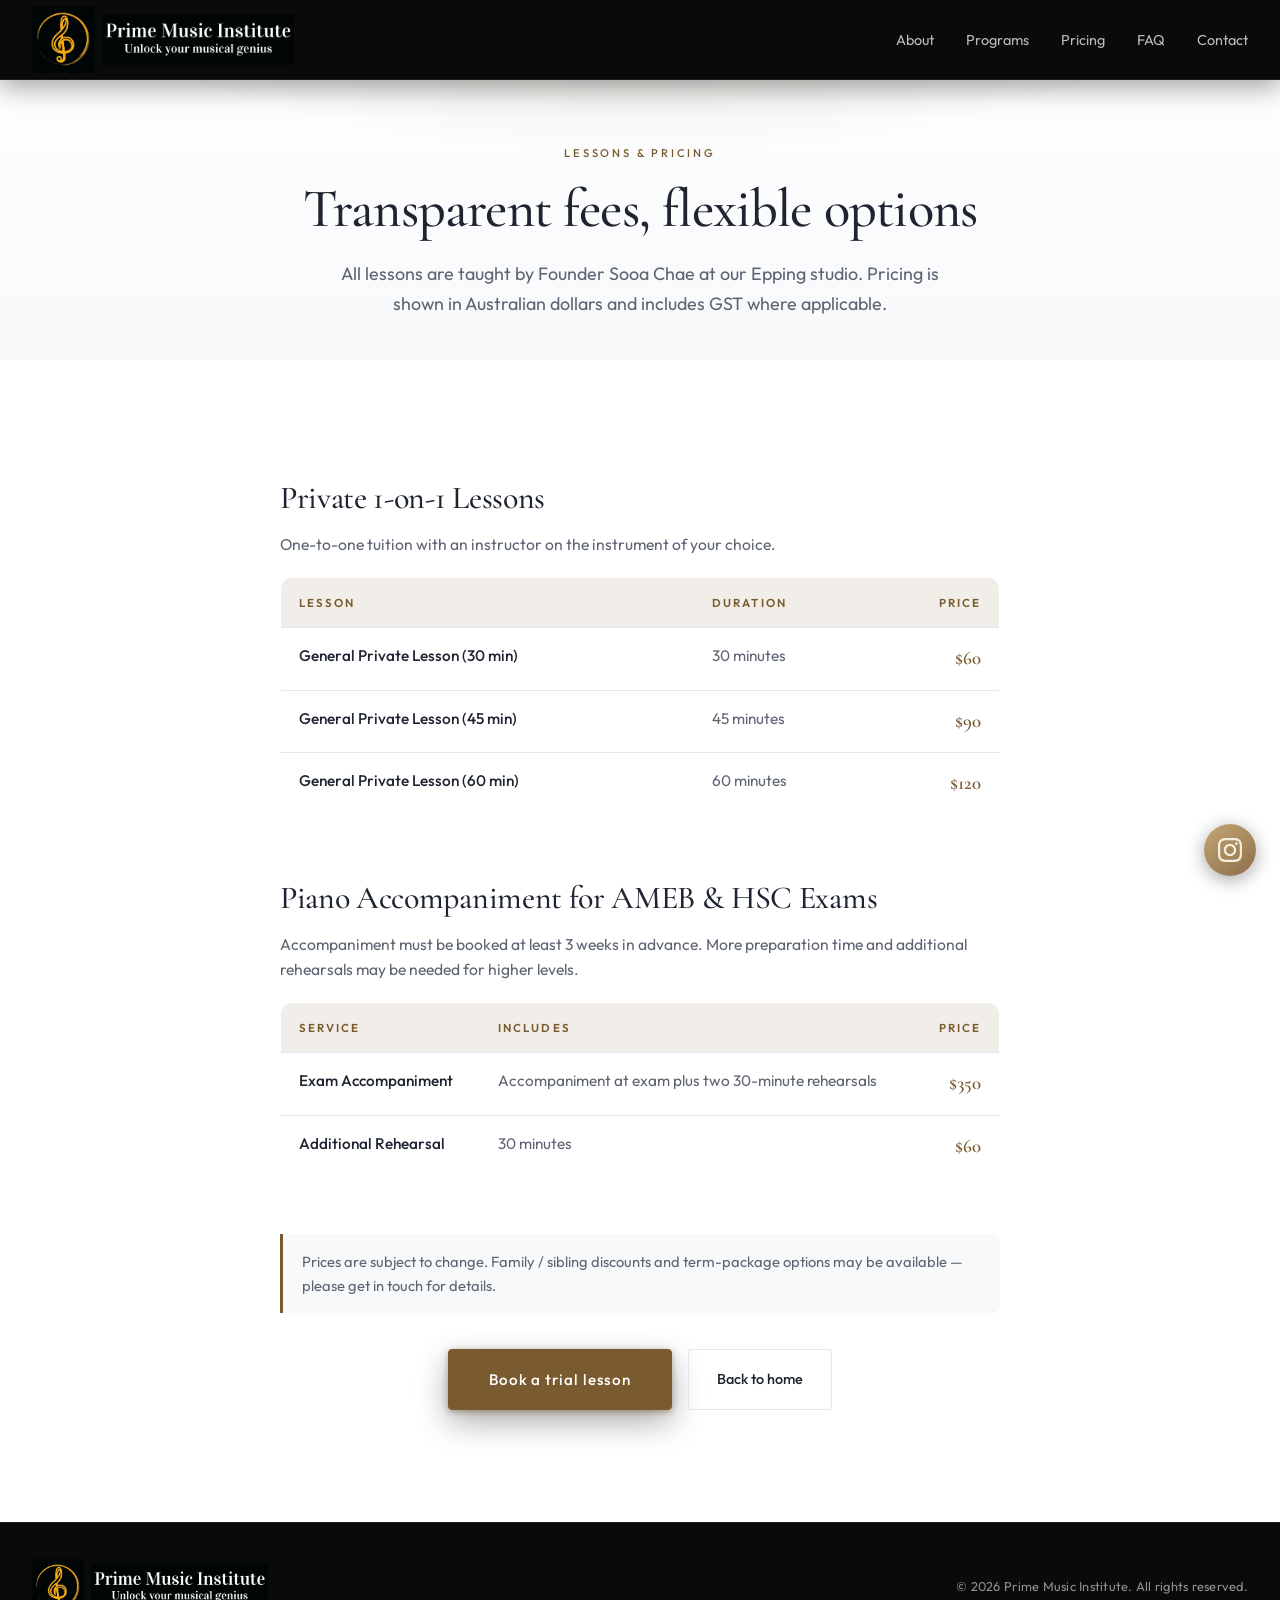
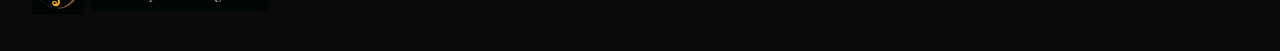
==== commit 67a8f619: "Remove Faculty section; SEO/AEO/GEO sync and deploy - Drop Faculty nav, section, site-info data, JS/" ====
--- a/pricing.html
+++ b/pricing.html
@@ -9,7 +9,7 @@
       name="description"
       content="Music lesson prices at Prime Music Institute, 89a Wyralla Ave, Epping NSW 2121 — private 1-on-1 lessons from $60 (30 min) to $120 (60 min), plus AMEB and HSC piano exam accompaniment with Founder Sooa Chae. Australian dollars (GST inclusive where applicable)."
     />
-    <meta name="keywords" content="music lesson prices Epping, piano lesson cost Sydney, violin lessons Epping price, Prime Music Institute pricing, HSC Music tutor Epping, AMEB accompaniment Sydney, music lessons Ryde, music lessons Eastwood" />
+    <meta name="keywords" content="music lesson prices Epping, piano lesson cost Sydney, Sooa Chae, Prime Music Institute pricing, HSC Music tutor Epping, AMEB accompaniment Sydney, music lessons Ryde, music lessons Eastwood, music lessons North Sydney" />
     <meta name="robots" content="index, follow, max-image-preview:large, max-snippet:-1" />
     <meta name="googlebot" content="index, follow" />
     <meta name="bingbot" content="index, follow" />
@@ -25,15 +25,15 @@
 
     <link rel="canonical" href="https://primemusicinstitute.com.au/pricing.html" />
     <link rel="sitemap" type="application/xml" title="Sitemap" href="https://primemusicinstitute.com.au/sitemap.xml" />
-    <link rel="icon" href="https://primemusicinstitute.com.au/favicon.ico?v=20260526a" sizes="48x48" />
-    <link rel="icon" href="https://primemusicinstitute.com.au/favicon.ico?v=20260526a" sizes="any" />
-    <link rel="icon" type="image/png" sizes="48x48" href="https://primemusicinstitute.com.au/assets/images/favicon-48.png?v=20260526a" />
-    <link rel="icon" type="image/png" sizes="32x32" href="https://primemusicinstitute.com.au/assets/images/favicon-32.png?v=20260526a" />
-    <link rel="icon" type="image/png" sizes="16x16" href="https://primemusicinstitute.com.au/assets/images/favicon-16.png?v=20260526a" />
-    <link rel="icon" type="image/png" sizes="192x192" href="https://primemusicinstitute.com.au/assets/images/favicon-192.png?v=20260526a" />
-    <link rel="icon" type="image/png" sizes="512x512" href="https://primemusicinstitute.com.au/assets/images/favicon-512.png?v=20260526a" />
-    <link rel="apple-touch-icon" sizes="180x180" href="https://primemusicinstitute.com.au/assets/images/apple-touch-icon.png?v=20260526a" />
-    <link rel="shortcut icon" href="https://primemusicinstitute.com.au/favicon.ico?v=20260526a" />
+    <link rel="icon" href="https://primemusicinstitute.com.au/favicon.ico?v=20260531a" sizes="48x48" />
+    <link rel="icon" href="https://primemusicinstitute.com.au/favicon.ico?v=20260531a" sizes="any" />
+    <link rel="icon" type="image/png" sizes="48x48" href="https://primemusicinstitute.com.au/assets/images/favicon-48.png?v=20260531a" />
+    <link rel="icon" type="image/png" sizes="32x32" href="https://primemusicinstitute.com.au/assets/images/favicon-32.png?v=20260531a" />
+    <link rel="icon" type="image/png" sizes="16x16" href="https://primemusicinstitute.com.au/assets/images/favicon-16.png?v=20260531a" />
+    <link rel="icon" type="image/png" sizes="192x192" href="https://primemusicinstitute.com.au/assets/images/favicon-192.png?v=20260531a" />
+    <link rel="icon" type="image/png" sizes="512x512" href="https://primemusicinstitute.com.au/assets/images/favicon-512.png?v=20260531a" />
+    <link rel="apple-touch-icon" sizes="180x180" href="https://primemusicinstitute.com.au/assets/images/apple-touch-icon.png?v=20260531a" />
+    <link rel="shortcut icon" href="https://primemusicinstitute.com.au/favicon.ico?v=20260531a" />
 
     <meta property="og:type" content="website" />
     <meta property="og:site_name" content="Prime Music Institute" />
@@ -57,7 +57,7 @@
       href="https://fonts.googleapis.com/css2?family=Cormorant+Garamond:ital,wght@0,400;0,500;0,600;1,400&family=Outfit:wght@300;400;500;600&display=swap"
       rel="stylesheet"
     />
-    <link rel="stylesheet" href="styles.css?v=20260526a" />
+    <link rel="stylesheet" href="styles.css?v=20260531a" />
   </head>
   <body class="page-pricing">
     <script>
@@ -105,7 +105,6 @@
           <ul>
             <li><a href="index.html#about">About</a></li>
             <li><a href="index.html#programs">Programs</a></li>
-            <li><a href="index.html#faculty">Faculty</a></li>
             <li><a href="pricing.html" aria-current="page">Pricing</a></li>
             <li><a href="index.html#faq">FAQ</a></li>
             <li><a href="index.html#contact">Contact</a></li>
@@ -274,7 +273,7 @@
     }
     </script>
 
-    <script src="site-info.js?v=20260526a"></script>
-    <script src="script.js?v=20260526a"></script>
+    <script src="site-info.js?v=20260531a"></script>
+    <script src="script.js?v=20260531a"></script>
   </body>
 </html>
--- a/styles.css
+++ b/styles.css
@@ -574,270 +574,6 @@
   font-size: 0.95rem;
   color: var(--text-muted);
   font-weight: 300;
-}
-
-/* Faculty */
-
-.faculty {
-  background: linear-gradient(180deg, #f8f9fb 0%, #ffffff 50%, #f8f9fb 100%);
-}
-
-.faculty-grid {
-  display: grid;
-  grid-template-columns: repeat(3, 1fr);
-  gap: 1.5rem;
-}
-
-@media (max-width: 900px) {
-  .faculty-grid {
-    grid-template-columns: 1fr;
-    max-width: 24rem;
-    margin-inline: auto;
-  }
-}
-
-.faculty-grid:has(.faculty-card:only-child) {
-  grid-template-columns: 1fr;
-  max-width: 24rem;
-  margin-inline: auto;
-}
-
-.faculty-card {
-  background: var(--bg-elevated);
-  border: 1px solid var(--border);
-  border-radius: 14px;
-  overflow: hidden;
-  transition: border-color 0.25s, box-shadow 0.25s;
-}
-
-.faculty-card:hover {
-  border-color: rgba(196, 165, 116, 0.25);
-}
-
-.faculty-photo {
-  aspect-ratio: 4 / 3;
-  background:
-    linear-gradient(145deg, rgba(196, 165, 116, 0.2) 0%, transparent 50%),
-    linear-gradient(180deg, var(--bg-elevated), #eceef2);
-}
-
-.faculty-photo--has-img {
-  background: #eceef2;
-  padding: 0;
-}
-
-.faculty-photo--has-img img {
-  width: 100%;
-  height: 100%;
-  object-fit: cover;
-  object-position: center top;
-  display: block;
-}
-
-.faculty-photo--t3 img {
-  object-position: center center;
-}
-
-.faculty-photo--t4 img {
-  object-position: center 30%;
-}
-
-.faculty-photo--3 {
-  background:
-    linear-gradient(145deg, rgba(140, 100, 120, 0.12) 0%, transparent 50%),
-    linear-gradient(180deg, #f0f2f5, #e8ebf0);
-}
-
-.faculty-photo--placeholder {
-  display: flex;
-  align-items: center;
-  justify-content: center;
-  background:
-    radial-gradient(circle at 30% 25%, rgba(196, 165, 116, 0.22), transparent 60%),
-    linear-gradient(180deg, #f4eedf 0%, #ece2cb 100%);
-}
-
-.faculty-photo-initials {
-  font-family: var(--font-display);
-  font-size: clamp(2.5rem, 6vw, 3.4rem);
-  font-weight: 600;
-  letter-spacing: 0.06em;
-  color: var(--accent);
-  opacity: 0.85;
-}
-
-.faculty-card h3 {
-  font-family: var(--font-display);
-  font-size: clamp(1.35rem, 3.4vw, 1.75rem);
-  font-weight: 700;
-  margin: 0;
-  padding: 0.45rem 1.25rem 0;
-  letter-spacing: 0.12em;
-  text-transform: uppercase;
-  color: var(--text);
-}
-
-.faculty-card .faculty-photo + h3 {
-  margin-top: 1.25rem;
-}
-
-.faculty-role {
-  margin: 1.25rem 0 0;
-  padding: 0 1.25rem;
-  min-height: 0.95rem;
-  font-size: 0.7rem;
-  font-weight: 600;
-  letter-spacing: 0.22em;
-  text-transform: uppercase;
-  color: var(--accent);
-}
-
-.faculty-bio {
-  margin: 0;
-  padding: 0 1.25rem 1.5rem;
-  font-size: 0.9rem;
-  color: var(--text-muted);
-  font-weight: 300;
-}
-
-.faculty-bio--rich {
-  padding-bottom: 1.65rem;
-  line-height: 1.58;
-}
-
-.faculty-bio-lead {
-  margin: 0 0 0.85rem;
-  font-size: 0.95rem;
-  color: var(--text-muted);
-  font-weight: 300;
-}
-
-.faculty-bio-section {
-  margin: 1.05rem 0 0.1rem;
-  padding-top: 0.85rem;
-  border-top: 1px solid var(--border);
-  font-family: var(--font-sans);
-  font-size: 0.7rem;
-  font-weight: 600;
-  letter-spacing: 0.18em;
-  text-transform: uppercase;
-  color: var(--accent);
-}
-
-.faculty-bio-section:first-child {
-  margin-top: 0;
-  padding-top: 0;
-  border-top: none;
-}
-
-.faculty-bio-list {
-  margin: 0.55rem 0 0;
-  padding: 0 0 0 1.15rem;
-  font-size: 0.875rem;
-  color: var(--text-muted);
-  font-weight: 400;
-}
-
-.faculty-bio-list > li {
-  margin-bottom: 0.45rem;
-}
-
-.faculty-bio-sublist {
-  margin: 0.4rem 0 0.35rem;
-  padding: 0 0 0 1rem;
-  list-style: circle;
-}
-
-.faculty-bio-sublist li {
-  margin-bottom: 0.25rem;
-}
-
-.faculty-bio-highlight {
-  margin: 1.05rem 0 0;
-  padding-top: 0.85rem;
-  border-top: 1px solid var(--border);
-  font-size: 0.85rem;
-  letter-spacing: 0.03em;
-  color: var(--text);
-}
-
-.faculty-bio-highlight strong {
-  font-weight: 600;
-  color: var(--accent);
-}
-
-/* Collapsible bio sections */
-
-.faculty-details {
-  margin-top: 0.35rem;
-}
-
-.faculty-details > .faculty-details-body {
-  /* Smooth-ish height feel by reserving padding */
-  padding-top: 0.25rem;
-}
-
-.faculty-toggle {
-  list-style: none;
-  display: inline-flex;
-  align-items: center;
-  gap: 0.4rem;
-  padding: 0.35rem 0;
-  cursor: pointer;
-  font-family: var(--font-sans);
-  font-size: 0.72rem;
-  font-weight: 600;
-  letter-spacing: 0.16em;
-  text-transform: uppercase;
-  color: var(--accent);
-  user-select: none;
-  transition: color 0.18s ease;
-}
-
-.faculty-toggle::-webkit-details-marker {
-  display: none;
-}
-
-.faculty-toggle:hover,
-.faculty-toggle:focus-visible {
-  color: var(--text);
-  outline: none;
-}
-
-.faculty-toggle:focus-visible {
-  text-decoration: underline;
-  text-underline-offset: 4px;
-}
-
-.faculty-toggle-label--less {
-  display: none;
-}
-
-.faculty-details[open] > .faculty-toggle .faculty-toggle-label--more {
-  display: none;
-}
-
-.faculty-details[open] > .faculty-toggle .faculty-toggle-label--less {
-  display: inline;
-}
-
-.faculty-toggle-icon {
-  display: inline-block;
-  font-size: 0.85rem;
-  line-height: 1;
-  transition: transform 0.2s ease;
-}
-
-.faculty-details[open] > .faculty-toggle .faculty-toggle-icon {
-  transform: rotate(-180deg);
-}
-
-/* The first section inside the body shouldn't draw its own top border
-   (it already has clear separation from the toggle) */
-.faculty-details-body > .faculty-bio-section:first-child {
-  margin-top: 0.35rem;
-  padding-top: 0.85rem;
-  border-top: 1px solid var(--border);
 }
 
 /* Contact */
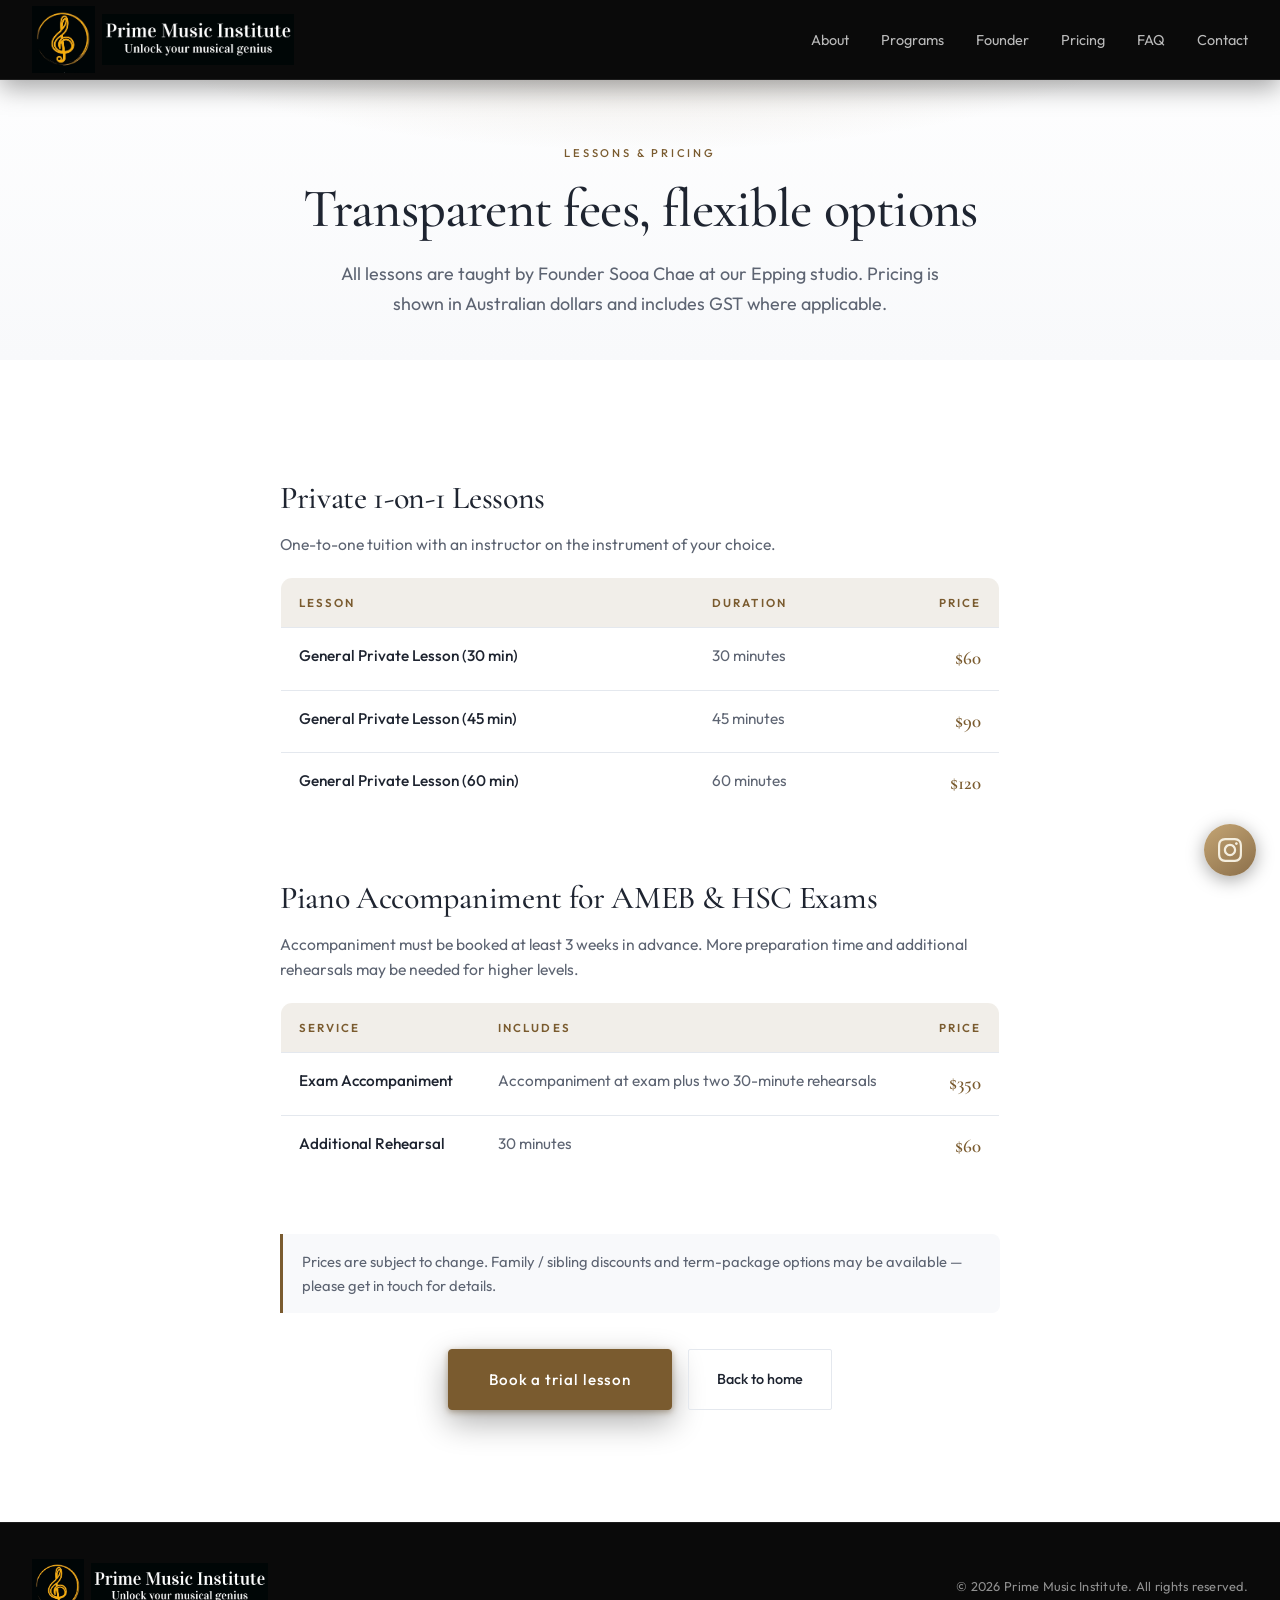
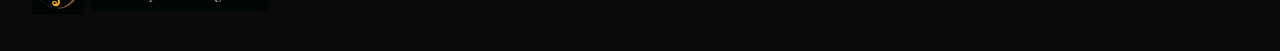
==== commit ab766773: "Restore Sooa Chae profile as Founder section (not Faculty) - Horizontal profile: photo left, full bi" ====
--- a/pricing.html
+++ b/pricing.html
@@ -25,15 +25,15 @@
 
     <link rel="canonical" href="https://primemusicinstitute.com.au/pricing.html" />
     <link rel="sitemap" type="application/xml" title="Sitemap" href="https://primemusicinstitute.com.au/sitemap.xml" />
-    <link rel="icon" href="https://primemusicinstitute.com.au/favicon.ico?v=20260531a" sizes="48x48" />
-    <link rel="icon" href="https://primemusicinstitute.com.au/favicon.ico?v=20260531a" sizes="any" />
-    <link rel="icon" type="image/png" sizes="48x48" href="https://primemusicinstitute.com.au/assets/images/favicon-48.png?v=20260531a" />
-    <link rel="icon" type="image/png" sizes="32x32" href="https://primemusicinstitute.com.au/assets/images/favicon-32.png?v=20260531a" />
-    <link rel="icon" type="image/png" sizes="16x16" href="https://primemusicinstitute.com.au/assets/images/favicon-16.png?v=20260531a" />
-    <link rel="icon" type="image/png" sizes="192x192" href="https://primemusicinstitute.com.au/assets/images/favicon-192.png?v=20260531a" />
-    <link rel="icon" type="image/png" sizes="512x512" href="https://primemusicinstitute.com.au/assets/images/favicon-512.png?v=20260531a" />
-    <link rel="apple-touch-icon" sizes="180x180" href="https://primemusicinstitute.com.au/assets/images/apple-touch-icon.png?v=20260531a" />
-    <link rel="shortcut icon" href="https://primemusicinstitute.com.au/favicon.ico?v=20260531a" />
+    <link rel="icon" href="https://primemusicinstitute.com.au/favicon.ico?v=20260532a" sizes="48x48" />
+    <link rel="icon" href="https://primemusicinstitute.com.au/favicon.ico?v=20260532a" sizes="any" />
+    <link rel="icon" type="image/png" sizes="48x48" href="https://primemusicinstitute.com.au/assets/images/favicon-48.png?v=20260532a" />
+    <link rel="icon" type="image/png" sizes="32x32" href="https://primemusicinstitute.com.au/assets/images/favicon-32.png?v=20260532a" />
+    <link rel="icon" type="image/png" sizes="16x16" href="https://primemusicinstitute.com.au/assets/images/favicon-16.png?v=20260532a" />
+    <link rel="icon" type="image/png" sizes="192x192" href="https://primemusicinstitute.com.au/assets/images/favicon-192.png?v=20260532a" />
+    <link rel="icon" type="image/png" sizes="512x512" href="https://primemusicinstitute.com.au/assets/images/favicon-512.png?v=20260532a" />
+    <link rel="apple-touch-icon" sizes="180x180" href="https://primemusicinstitute.com.au/assets/images/apple-touch-icon.png?v=20260532a" />
+    <link rel="shortcut icon" href="https://primemusicinstitute.com.au/favicon.ico?v=20260532a" />
 
     <meta property="og:type" content="website" />
     <meta property="og:site_name" content="Prime Music Institute" />
@@ -57,7 +57,7 @@
       href="https://fonts.googleapis.com/css2?family=Cormorant+Garamond:ital,wght@0,400;0,500;0,600;1,400&family=Outfit:wght@300;400;500;600&display=swap"
       rel="stylesheet"
     />
-    <link rel="stylesheet" href="styles.css?v=20260531a" />
+    <link rel="stylesheet" href="styles.css?v=20260532a" />
   </head>
   <body class="page-pricing">
     <script>
@@ -105,6 +105,7 @@
           <ul>
             <li><a href="index.html#about">About</a></li>
             <li><a href="index.html#programs">Programs</a></li>
+            <li><a href="index.html#founder">Founder</a></li>
             <li><a href="pricing.html" aria-current="page">Pricing</a></li>
             <li><a href="index.html#faq">FAQ</a></li>
             <li><a href="index.html#contact">Contact</a></li>
@@ -273,7 +274,7 @@
     }
     </script>
 
-    <script src="site-info.js?v=20260531a"></script>
-    <script src="script.js?v=20260531a"></script>
+    <script src="site-info.js?v=20260532a"></script>
+    <script src="script.js?v=20260532a"></script>
   </body>
 </html>
--- a/styles.css
+++ b/styles.css
@@ -574,6 +574,139 @@
   font-size: 0.95rem;
   color: var(--text-muted);
   font-weight: 300;
+}
+
+/* Founder profile */
+
+.founder {
+  background: linear-gradient(180deg, #f8f9fb 0%, #ffffff 50%, #f8f9fb 100%);
+}
+
+.founder-grid {
+  display: grid;
+  grid-template-columns: 1fr;
+  max-width: none;
+}
+
+.profile-card {
+  background: var(--bg-elevated);
+  border: 1px solid var(--border);
+  border-radius: 14px;
+  overflow: visible;
+  transition: border-color 0.25s, box-shadow 0.25s;
+}
+
+.profile-card--horizontal:hover {
+  border-color: rgba(196, 165, 116, 0.35);
+  box-shadow: 0 12px 36px rgba(24, 38, 67, 0.08);
+}
+
+.profile-card-inner {
+  display: grid;
+  grid-template-columns: minmax(220px, 300px) 1fr;
+  gap: clamp(1.5rem, 3.5vw, 2.75rem);
+  align-items: start;
+  padding: clamp(1.35rem, 3vw, 2.25rem);
+}
+
+.profile-card-media .profile-photo {
+  aspect-ratio: 3 / 4;
+  border-radius: 12px;
+  overflow: hidden;
+  margin: 0;
+  background: #eceef2;
+}
+
+.profile-photo--has-img img {
+  width: 100%;
+  height: 100%;
+  object-fit: cover;
+  object-position: center top;
+  display: block;
+}
+
+.profile-card-content .profile-role {
+  margin: 0 0 0.4rem;
+  padding: 0;
+  font-size: 0.72rem;
+  font-weight: 600;
+  letter-spacing: 0.22em;
+  text-transform: uppercase;
+  color: var(--accent);
+}
+
+.profile-card-content h3 {
+  font-family: var(--font-display);
+  font-size: clamp(1.75rem, 4vw, 2.35rem);
+  font-weight: 700;
+  margin: 0 0 1rem;
+  padding: 0;
+  letter-spacing: 0.1em;
+  text-transform: uppercase;
+  color: var(--text);
+  line-height: 1.15;
+}
+
+.profile-card-content .profile-bio {
+  margin: 0;
+  padding: 0;
+  font-size: 1rem;
+  color: var(--text-muted);
+  font-weight: 300;
+  line-height: 1.65;
+}
+
+.profile-bio-lead {
+  margin: 0 0 1.35rem;
+  font-size: clamp(1.02rem, 1.6vw, 1.12rem);
+  color: var(--text);
+  font-weight: 400;
+  line-height: 1.72;
+}
+
+.profile-bio-section {
+  margin: 1.35rem 0 0.15rem;
+  padding-top: 1.1rem;
+  border-top: 1px solid var(--border);
+  font-family: var(--font-sans);
+  font-size: 0.7rem;
+  font-weight: 600;
+  letter-spacing: 0.18em;
+  text-transform: uppercase;
+  color: var(--accent);
+}
+
+.profile-card-content .profile-bio-section:first-of-type {
+  margin-top: 0;
+  padding-top: 0;
+  border-top: none;
+}
+
+.profile-bio-list {
+  margin: 0.55rem 0 0;
+  padding: 0 0 0 1.15rem;
+  font-size: 0.95rem;
+  line-height: 1.62;
+  color: var(--text-muted);
+  font-weight: 400;
+}
+
+.profile-bio-list > li {
+  margin-bottom: 0.45rem;
+}
+
+@media (max-width: 720px) {
+  .profile-card-inner {
+    grid-template-columns: 1fr;
+    gap: 1.35rem;
+    padding: 1.25rem;
+  }
+
+  .profile-card-media {
+    max-width: 280px;
+    margin-inline: auto;
+    width: 100%;
+  }
 }
 
 /* Contact */
